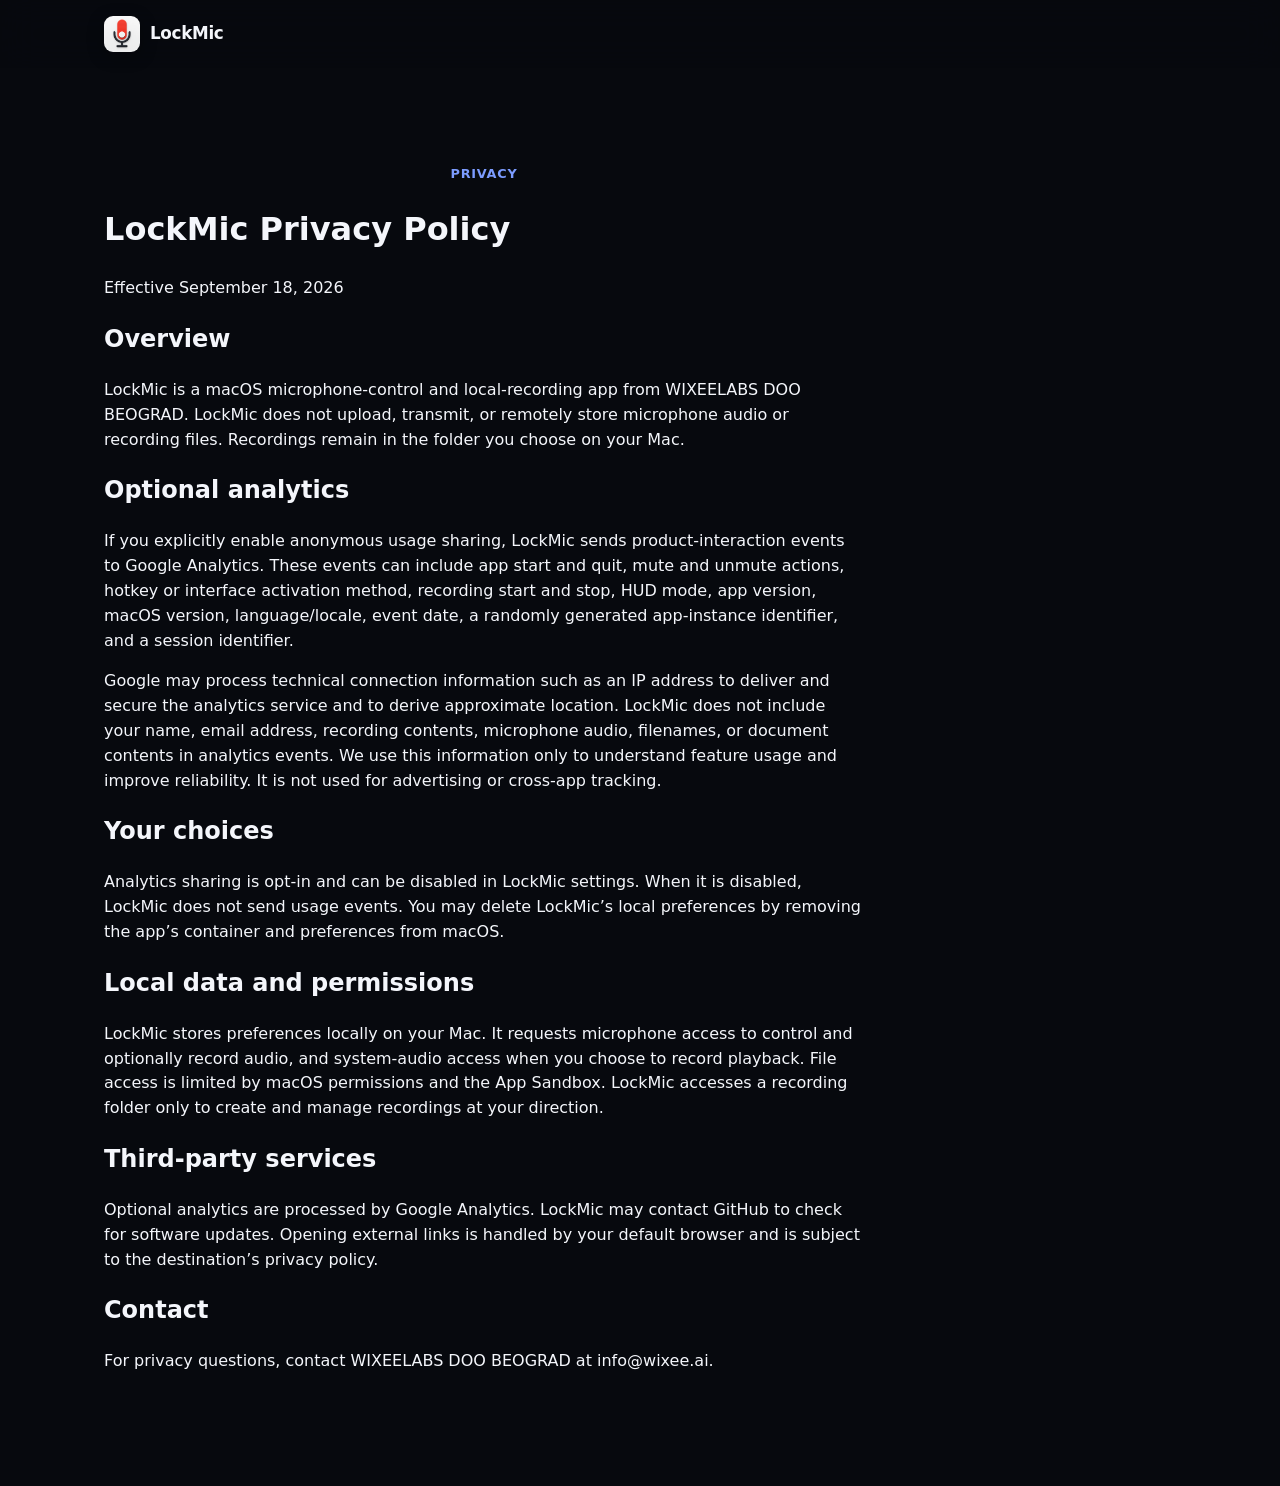
==== website/public/privacy.html @ 569adee4 "Prepare LockMic for Mac App Store" ====
<!doctype html>
<html lang="en">
<head>
  <meta charset="utf-8" />
  <meta name="viewport" content="width=device-width, initial-scale=1" />
  <title>LockMic Privacy Policy</title>
  <meta name="description" content="Privacy policy for the LockMic macOS application." />
  <link rel="icon" href="assets/favicon-32-v2.png" sizes="32x32" />
  <link rel="stylesheet" href="styles.css" />
</head>
<body>
  <header class="nav">
    <div class="container nav-inner">
      <a class="brand" href="/" aria-label="LockMic home">
        <img src="assets/logo-v2.png" width="36" height="36" alt="LockMic logo" class="brand-logo" />
        <span class="brand-name">LockMic</span>
      </a>
    </div>
  </header>

  <main class="section">
    <div class="container" style="max-width: 760px">
      <p class="eyebrow">Privacy</p>
      <h1>LockMic Privacy Policy</h1>
      <p>Effective September 18, 2026</p>

      <h2>Overview</h2>
      <p>LockMic is a macOS microphone-control and local-recording app from WIXEELABS DOO BEOGRAD. LockMic does not upload, transmit, or remotely store microphone audio or recording files. Recordings remain in the folder you choose on your Mac.</p>

      <h2>Optional analytics</h2>
      <p>If you explicitly enable anonymous usage sharing, LockMic sends product-interaction events to Google Analytics. These events can include app start and quit, mute and unmute actions, hotkey or interface activation method, recording start and stop, HUD mode, app version, macOS version, language/locale, event date, a randomly generated app-instance identifier, and a session identifier.</p>
      <p>Google may process technical connection information such as an IP address to deliver and secure the analytics service and to derive approximate location. LockMic does not include your name, email address, recording contents, microphone audio, filenames, or document contents in analytics events. We use this information only to understand feature usage and improve reliability. It is not used for advertising or cross-app tracking.</p>

      <h2>Your choices</h2>
      <p>Analytics sharing is opt-in and can be disabled in LockMic settings. When it is disabled, LockMic does not send usage events. You may delete LockMic’s local preferences by removing the app’s container and preferences from macOS.</p>

      <h2>Local data and permissions</h2>
      <p>LockMic stores preferences locally on your Mac. It requests microphone access to control and optionally record audio, and system-audio access when you choose to record playback. File access is limited by macOS permissions and the App Sandbox. LockMic accesses a recording folder only to create and manage recordings at your direction.</p>

      <h2>Third-party services</h2>
      <p>Optional analytics are processed by Google Analytics. LockMic may contact GitHub to check for software updates. Opening external links is handled by your default browser and is subject to the destination’s privacy policy.</p>

      <h2>Contact</h2>
      <p>For privacy questions, contact WIXEELABS DOO BEOGRAD at <a href="mailto:info@wixee.ai?subject=LockMic%20privacy">info@wixee.ai</a>.</p>
    </div>
  </main>
</body>
</html>
---- website/public/styles.css ----
/* LockMic landing — modern dark product page */
:root {
  --bg: #07090e;
  --bg-elevated: #0e121a;
  --bg-card: rgba(255, 255, 255, 0.035);
  --bg-card-hover: rgba(255, 255, 255, 0.055);
  --border: rgba(255, 255, 255, 0.08);
  --border-strong: rgba(255, 255, 255, 0.14);
  --text: #f4f6fb;
  --text-muted: #9aa3b5;
  --text-dim: #6b7385;
  --accent: #7c9cff;
  --accent-2: #a78bfa;
  --accent-warm: #fb923c;
  --success: #34d399;
  --radius: 16px;
  --radius-sm: 10px;
  --shadow: 0 24px 80px rgba(0, 0, 0, 0.45);
  --nav-h: 68px;
  --max: 1120px;
  --font: "Inter", -apple-system, BlinkMacSystemFont, "Segoe UI", system-ui, sans-serif;
  --ease: cubic-bezier(0.22, 1, 0.36, 1);
}

*,
*::before,
*::after {
  box-sizing: border-box;
}

html {
  scroll-behavior: smooth;
  scroll-padding-top: calc(var(--nav-h) + 16px);
}

body {
  margin: 0;
  font-family: var(--font);
  font-size: 16px;
  line-height: 1.55;
  color: var(--text);
  background: var(--bg);
  -webkit-font-smoothing: antialiased;
  text-rendering: optimizeLegibility;
  overflow-x: hidden;
}

img {
  max-width: 100%;
  display: block;
}

a {
  color: inherit;
  text-decoration: none;
}

button {
  font: inherit;
  cursor: pointer;
  border: 0;
  background: none;
  color: inherit;
}

.skip-link {
  position: absolute;
  left: -999px;
  top: 0;
  background: var(--accent);
  color: #0b0d12;
  padding: 8px 14px;
  z-index: 1000;
  border-radius: 0 0 8px 0;
}
.skip-link:focus {
  left: 0;
}

/* Atmosphere */
.bg-glow {
  pointer-events: none;
  position: fixed;
  inset: -20% -10% auto;
  height: 70vh;
  background:
    radial-gradient(ellipse 50% 60% at 50% 0%, rgba(124, 156, 255, 0.18), transparent 70%),
    radial-gradient(ellipse 40% 50% at 80% 10%, rgba(167, 139, 250, 0.12), transparent 65%),
    radial-gradient(ellipse 35% 40% at 15% 20%, rgba(251, 146, 60, 0.06), transparent 60%);
  z-index: 0;
}

.bg-grid {
  pointer-events: none;
  position: fixed;
  inset: 0;
  background-image:
    linear-gradient(rgba(255, 255, 255, 0.03) 1px, transparent 1px),
    linear-gradient(90deg, rgba(255, 255, 255, 0.03) 1px, transparent 1px);
  background-size: 64px 64px;
  mask-image: radial-gradient(ellipse 80% 60% at 50% 0%, #000 20%, transparent 75%);
  z-index: 0;
  opacity: 0.5;
}

/* Nav */
.nav {
  position: sticky;
  top: 0;
  z-index: 50;
  height: var(--nav-h);
  backdrop-filter: blur(18px) saturate(1.2);
  -webkit-backdrop-filter: blur(18px) saturate(1.2);
  background: rgba(7, 9, 14, 0.72);
  border-bottom: 1px solid transparent;
  transition: border-color 0.3s var(--ease), background 0.3s var(--ease);
}

.nav.scrolled {
  border-bottom-color: var(--border);
  background: rgba(7, 9, 14, 0.88);
}

.nav-inner {
  max-width: var(--max);
  margin: 0 auto;
  height: 100%;
  padding: 0 24px;
  display: flex;
  align-items: center;
  gap: 28px;
}

.brand {
  display: flex;
  align-items: center;
  gap: 10px;
  font-weight: 700;
  letter-spacing: -0.02em;
}

.brand-logo {
  border-radius: 9px;
  box-shadow: 0 4px 16px rgba(0, 0, 0, 0.35);
}

.brand-name {
  font-size: 1.05rem;
}

.nav-links {
  display: flex;
  gap: 22px;
  margin-left: 12px;
}

.nav-links a {
  color: var(--text-muted);
  font-size: 0.92rem;
  font-weight: 500;
  transition: color 0.2s;
}
.nav-links a:hover {
  color: var(--text);
}

.nav-actions {
  margin-left: auto;
  display: flex;
  align-items: center;
  gap: 10px;
}

.nav-toggle {
  display: none;
  width: 40px;
  height: 40px;
  margin-left: auto;
  place-items: center;
  gap: 6px;
  flex-direction: column;
  justify-content: center;
}
.nav-toggle span {
  display: block;
  width: 18px;
  height: 2px;
  background: var(--text);
  border-radius: 2px;
  transition: transform 0.25s var(--ease);
}
.nav-toggle[aria-expanded="true"] span:first-child {
  transform: translateY(4px) rotate(45deg);
}
.nav-toggle[aria-expanded="true"] span:last-child {
  transform: translateY(-4px) rotate(-45deg);
}

.nav-drawer {
  display: none;
  flex-direction: column;
  gap: 4px;
  padding: 8px 20px 20px;
  background: rgba(7, 9, 14, 0.96);
  border-bottom: 1px solid var(--border);
}
.nav-drawer a {
  padding: 12px 10px;
  border-radius: 10px;
  color: var(--text-muted);
  font-weight: 500;
}
.nav-drawer a:hover {
  background: var(--bg-card);
  color: var(--text);
}
.nav-drawer:not([hidden]) {
  display: flex;
}

/* Buttons */
.btn {
  display: inline-flex;
  align-items: center;
  justify-content: center;
  gap: 8px;
  padding: 10px 16px;
  border-radius: 999px;
  font-weight: 600;
  font-size: 0.92rem;
  letter-spacing: -0.01em;
  transition: transform 0.2s var(--ease), background 0.2s, border-color 0.2s, box-shadow 0.2s;
  white-space: nowrap;
}
.btn:hover {
  transform: translateY(-1px);
}
.btn:active {
  transform: translateY(0);
}

.btn-primary {
  background: linear-gradient(135deg, #8ba4ff 0%, #7c9cff 40%, #a78bfa 100%);
  color: #0b0d14;
  box-shadow: 0 8px 28px rgba(124, 156, 255, 0.28);
}
.btn-primary:hover {
  box-shadow: 0 12px 36px rgba(124, 156, 255, 0.38);
}

.btn-secondary {
  background: rgba(255, 255, 255, 0.06);
  border: 1px solid var(--border-strong);
  color: var(--text);
}
.btn-secondary:hover {
  background: rgba(255, 255, 255, 0.1);
}

.btn-ghost {
  color: var(--text-muted);
  padding-inline: 12px;
}
.btn-ghost:hover {
  color: var(--text);
}

.btn-lg {
  padding: 14px 22px;
  font-size: 1rem;
}

/* Layout sections */
main {
  position: relative;
  z-index: 1;
}

.section {
  max-width: var(--max);
  margin: 0 auto;
  padding: 96px 24px;
}

.section-alt {
  max-width: none;
  padding-inline: 0;
  background: linear-gradient(180deg, transparent, rgba(255, 255, 255, 0.02), transparent);
}
.section-alt .section-head,
.section-alt .steps {
  max-width: var(--max);
  margin-inline: auto;
  padding-inline: 24px;
}

.section-head {
  text-align: center;
  max-width: 640px;
  margin: 0 auto 48px;
}
.section-head.left {
  text-align: left;
  margin-left: 0;
  margin-right: 0;
}

.section-head h2,
.hero-title,
.cta-inner h2,
.download-card h2 {
  letter-spacing: -0.035em;
  line-height: 1.12;
  font-weight: 800;
  margin: 0 0 14px;
}

.section-head h2 {
  font-size: clamp(1.85rem, 3.5vw, 2.6rem);
}

.section-lead {
  color: var(--text-muted);
  font-size: 1.05rem;
  margin: 0;
}

.eyebrow {
  display: flex;
  flex-wrap: wrap;
  gap: 8px;
  justify-content: center;
  margin: 0 0 18px;
  font-size: 0.8rem;
  font-weight: 600;
  text-transform: uppercase;
  letter-spacing: 0.06em;
  color: var(--accent);
}
.section-head.left .eyebrow {
  justify-content: flex-start;
}

.pill {
  display: inline-flex;
  align-items: center;
  padding: 5px 10px;
  border-radius: 999px;
  background: rgba(124, 156, 255, 0.12);
  border: 1px solid rgba(124, 156, 255, 0.25);
  color: #c5d3ff;
  text-transform: none;
  letter-spacing: -0.01em;
  font-size: 0.78rem;
}
.pill-soft {
  background: rgba(255, 255, 255, 0.04);
  border-color: var(--border);
  color: var(--text-muted);
}

a.pill {
  text-decoration: none;
  cursor: pointer;
  transition:
    transform 0.22s var(--ease),
    background 0.22s var(--ease),
    border-color 0.22s var(--ease),
    color 0.22s var(--ease),
    box-shadow 0.22s var(--ease);
}
a.pill:hover {
  transform: translateY(-2px);
  color: #e8eeff;
  background: rgba(124, 156, 255, 0.16);
  border-color: rgba(124, 156, 255, 0.45);
  box-shadow:
    0 6px 18px rgba(124, 156, 255, 0.22),
    0 0 0 1px rgba(167, 139, 250, 0.12);
}
a.pill:active {
  transform: translateY(0);
  box-shadow: 0 2px 10px rgba(124, 156, 255, 0.15);
}

.gradient-text {
  background: linear-gradient(120deg, #e8eeff 10%, #7c9cff 45%, #c4b5fd 75%, #fdba74 100%);
  -webkit-background-clip: text;
  background-clip: text;
  color: transparent;
}

/* Hero */
.hero {
  position: relative;
  padding: 48px 24px 8px;
  overflow: clip;
}

.hero-inner {
  position: relative;
  z-index: 1;
  max-width: var(--max);
  margin: 0 auto;
  text-align: center;
}

/* ── Scroll-scrub sticky film ─────────────────────────────────────── */
.scroll-film {
  position: relative;
  margin: 0;
  padding: 0;
}

.scroll-film-track {
  /* Tall track = scroll distance that drives the film 0→1 */
  height: 280vh;
  position: relative;
}

.scroll-film-sticky {
  position: sticky;
  /* Sit below the fixed/sticky nav so film chrome (hint) is never covered */
  top: var(--nav-h);
  min-height: calc(100vh - var(--nav-h));
  min-height: calc(100dvh - var(--nav-h));
  display: flex;
  flex-direction: column;
  justify-content: center;
  padding: 16px 0 28px;
  overflow: clip;
  background: linear-gradient(180deg, transparent, rgba(7, 9, 14, 0.4) 8%, var(--bg) 22%, var(--bg) 78%, transparent);
}

.scroll-film-inner {
  position: relative;
  z-index: 1;
  max-width: var(--max);
  margin: 0 auto;
  padding: 0 24px;
  width: 100%;
}

/* Scroll affordance pinned on the film (always in view while sticky) */
.scroll-film-top {
  position: absolute;
  top: 12px;
  left: 50%;
  z-index: 4;
  transform: translateX(-50%);
  pointer-events: none;
  max-width: calc(100% - 28px);
}

.scroll-film-hint {
  display: inline-flex;
  align-items: center;
  gap: 8px;
  padding: 8px 14px;
  border-radius: 999px;
  font-size: 0.82rem;
  font-weight: 600;
  letter-spacing: -0.01em;
  color: rgba(255, 255, 255, 0.92);
  background: rgba(0, 0, 0, 0.55);
  border: 1px solid rgba(255, 255, 255, 0.14);
  backdrop-filter: blur(12px) saturate(1.15);
  -webkit-backdrop-filter: blur(12px) saturate(1.15);
  box-shadow: 0 8px 24px rgba(0, 0, 0, 0.35);
  white-space: nowrap;
}

.scroll-film-hint::before {
  content: "";
  width: 6px;
  height: 6px;
  border-radius: 50%;
  background: var(--accent);
  box-shadow: 0 0 12px rgba(124, 156, 255, 0.8);
  animation: film-pulse 1.6s ease-in-out infinite;
  flex-shrink: 0;
}

/* Fade hint when fully muted at end of track */
.hero-media[data-film-state="muted"] .scroll-film-hint {
  opacity: 0.72;
}

@keyframes film-pulse {
  0%, 100% { opacity: 0.45; transform: scale(0.9); }
  50% { opacity: 1; transform: scale(1.15); }
}

/* Soft full-bleed motion behind sticky stage (also scrubbed) */
.hero-ambient {
  pointer-events: none;
  position: absolute;
  inset: -5% -15% auto;
  height: 100%;
  z-index: 0;
  opacity: 0.32;
  filter: blur(36px) saturate(1.2);
  mask-image: radial-gradient(ellipse 70% 60% at 50% 45%, #000 10%, transparent 72%);
  -webkit-mask-image: radial-gradient(ellipse 70% 60% at 50% 45%, #000 10%, transparent 72%);
  transition: opacity 0.15s linear;
}
.hero-ambient-video {
  width: 100%;
  height: 100%;
  object-fit: cover;
  object-position: center 40%;
  transform: scale(1.15);
}

/* Progress chrome on the film */
.scroll-film-chrome {
  position: absolute;
  left: 16px;
  right: 16px;
  bottom: 16px;
  z-index: 3;
  display: flex;
  flex-direction: column;
  gap: 10px;
  pointer-events: none;
  max-width: calc(100% - 160px);
}

.scroll-film-state {
  display: inline-flex;
  align-items: center;
  gap: 8px;
  align-self: flex-start;
  padding: 6px 12px;
  border-radius: 999px;
  font-size: 0.78rem;
  font-weight: 700;
  letter-spacing: 0.04em;
  text-transform: uppercase;
  color: #e8eeff;
  background: rgba(0, 0, 0, 0.55);
  border: 1px solid rgba(255, 255, 255, 0.12);
  backdrop-filter: blur(10px);
  -webkit-backdrop-filter: blur(10px);
}

.scroll-film-dot {
  width: 8px;
  height: 8px;
  border-radius: 50%;
  background: #34d399;
  box-shadow: 0 0 10px rgba(52, 211, 153, 0.7);
  transition: background 0.25s, box-shadow 0.25s;
}
.scroll-film-dot[data-state="locking"] {
  background: #fbbf24;
  box-shadow: 0 0 10px rgba(251, 191, 36, 0.7);
}
.scroll-film-dot[data-state="muted"] {
  background: #fb923c;
  box-shadow: 0 0 10px rgba(251, 146, 60, 0.75);
}

.scroll-film-bar {
  height: 3px;
  border-radius: 999px;
  background: rgba(255, 255, 255, 0.12);
  overflow: hidden;
}
.scroll-film-bar-fill {
  height: 100%;
  width: 100%;
  transform-origin: left center;
  transform: scaleX(0);
  border-radius: inherit;
  background: linear-gradient(90deg, #7c9cff, #a78bfa 50%, #fb923c);
  will-change: transform;
}

.hero-media[data-film-state="muted"] {
  box-shadow:
    var(--shadow),
    0 0 0 1px rgba(251, 146, 60, 0.18),
    inset 0 1px 0 rgba(255, 255, 255, 0.06);
}
.hero-media[data-film-state="live"] {
  box-shadow:
    var(--shadow),
    0 0 0 1px rgba(52, 211, 153, 0.12),
    inset 0 1px 0 rgba(255, 255, 255, 0.06);
}

.hero-title {
  font-size: clamp(2.6rem, 7vw, 4.4rem);
  margin-bottom: 20px;
}

.hero-lead {
  max-width: 560px;
  margin: 0 auto 28px;
  color: var(--text-muted);
  font-size: clamp(1.05rem, 2vw, 1.2rem);
  line-height: 1.6;
}

.hero-cta {
  display: flex;
  flex-wrap: wrap;
  gap: 12px;
  justify-content: center;
  margin-bottom: 22px;
}

.hero-meta {
  display: flex;
  flex-wrap: wrap;
  align-items: center;
  justify-content: center;
  gap: 10px 14px;
  color: var(--text-dim);
  font-size: 0.88rem;
  font-weight: 500;
  margin: 0 0 48px;
}
.hero-meta .dot {
  width: 4px;
  height: 4px;
  border-radius: 50%;
  background: var(--text-dim);
  opacity: 0.6;
}

.hero-stage {
  position: relative;
  max-width: 960px;
  margin: 0 auto;
  min-height: 280px;
}

.stage-glow {
  position: absolute;
  inset: 6% 8%;
  background:
    radial-gradient(circle at 50% 45%, rgba(124, 156, 255, 0.28), transparent 62%),
    radial-gradient(circle at 70% 40%, rgba(251, 146, 60, 0.12), transparent 55%);
  filter: blur(32px);
  pointer-events: none;
}

/* Cinematic hero film — video is the product stage */
.hero-media {
  position: relative;
  border-radius: 24px;
  border: 1px solid rgba(255, 255, 255, 0.12);
  background: #05070c;
  box-shadow:
    var(--shadow),
    0 0 0 1px rgba(124, 156, 255, 0.08),
    inset 0 1px 0 rgba(255, 255, 255, 0.06);
  overflow: hidden;
  aspect-ratio: 16 / 9;
  isolation: isolate;
}

.hero-video {
  display: block;
  position: absolute;
  inset: 0;
  z-index: 0;
  width: 100%;
  height: 100%;
  object-fit: cover;
  object-position: center;
  background: #05070c;
}

.hero-media::after {
  content: "";
  position: absolute;
  inset: 0;
  z-index: 1;
  pointer-events: none;
  background:
    linear-gradient(180deg, rgba(5, 7, 12, 0.12) 0%, transparent 30%, transparent 68%, rgba(5, 7, 12, 0.5) 100%),
    radial-gradient(ellipse 80% 70% at 50% 45%, transparent 45%, rgba(5, 7, 12, 0.28) 100%);
}

/* Compact demo chrome — leaves the film readable */
.hero-demo {
  position: absolute;
  right: 18px;
  bottom: 18px;
  z-index: 3;
  display: flex;
  align-items: flex-end;
  gap: 12px;
  pointer-events: none;
}
.hero-demo .mb-mic,
.hero-demo .hud-card {
  pointer-events: auto;
}
.hero-demo-menubar {
  margin-bottom: 10px;
  width: 36px;
  height: 28px;
  border-radius: 8px;
  background: rgba(0, 0, 0, 0.55);
  backdrop-filter: blur(10px);
  -webkit-backdrop-filter: blur(10px);
  border: 1px solid rgba(255, 255, 255, 0.1);
}
.hero-demo-hud {
  width: 128px;
  min-height: 128px;
  padding: 18px 14px 12px;
  border-radius: 28px;
  background: rgba(0, 0, 0, 0.68);
  border-color: rgba(255, 255, 255, 0.16);
  box-shadow: 0 16px 40px rgba(0, 0, 0, 0.5);
  backdrop-filter: blur(14px) saturate(1.15);
  -webkit-backdrop-filter: blur(14px) saturate(1.15);
}
.hero-demo-hud .hud-icon {
  width: 52px;
  height: 52px;
  margin-bottom: 4px;
}
.hero-demo-hud .hud-icon svg {
  width: 40px;
  height: 40px;
}
.hero-demo-hud .hud-label {
  font-size: 0.85rem;
}
.hero-demo-hud .hud-hint {
  margin-top: 4px;
  font-size: 0.62rem;
}

.menu-mock {
  position: relative;
  border-radius: 20px;
  border: 1px solid var(--border-strong);
  background: linear-gradient(165deg, rgba(255, 255, 255, 0.06), rgba(255, 255, 255, 0.02));
  box-shadow: var(--shadow);
  overflow: hidden;
  min-height: 300px;
  backdrop-filter: blur(8px);
}

.menu-bar-fake {
  display: flex;
  align-items: center;
  gap: 7px;
  padding: 12px 16px;
  background: rgba(0, 0, 0, 0.35);
  border-bottom: 1px solid var(--border);
}
.mb-dot {
  width: 10px;
  height: 10px;
  border-radius: 50%;
  background: #3a3f4b;
}
.mb-dot:nth-child(1) { background: #ff5f57; }
.mb-dot:nth-child(2) { background: #febc2e; }
.mb-dot:nth-child(3) { background: #28c840; }
.mb-spacer { flex: 1; }
.mb-mic {
  appearance: none;
  border: none;
  font: inherit;
  color: var(--accent-warm);
  display: grid;
  place-items: center;
  width: 28px;
  height: 22px;
  border-radius: 6px;
  background: rgba(251, 146, 60, 0.12);
  cursor: pointer;
  transition: background 0.2s, transform 0.15s var(--ease), box-shadow 0.2s;
}
.mb-mic:hover {
  background: rgba(251, 146, 60, 0.22);
}
.mb-mic:focus-visible {
  outline: 2px solid var(--accent);
  outline-offset: 2px;
}
.mb-mic:active {
  transform: scale(0.92);
}
.mb-mic:not(.is-muted) {
  color: #86efac;
  background: rgba(52, 211, 153, 0.14);
}
.mb-mic:not(.is-muted) .mb-mic-slash {
  display: none;
}

/* Legacy float wrapper (kept for any residual markup) */
.hud-float-wrap {
  position: absolute;
  left: 50%;
  top: 54%;
  transform: translate(-50%, -50%);
  animation: float 5s ease-in-out infinite;
  z-index: 2;
}

.hero-demo-hud {
  animation: float-plain 5.5s ease-in-out infinite;
}

.hud-card {
  appearance: none;
  display: block;
  width: 160px;
  min-height: 160px;
  margin: 0;
  padding: 28px 20px 18px;
  border-radius: 36px;
  border: 1px solid rgba(255, 255, 255, 0.12);
  background: rgba(0, 0, 0, 0.58);
  box-shadow: 0 20px 50px rgba(0, 0, 0, 0.4);
  text-align: center;
  color: #fff;
  font: inherit;
  cursor: pointer;
  transition:
    background 0.22s var(--ease),
    border-color 0.22s,
    box-shadow 0.22s,
    transform 0.18s var(--ease);
}
.hud-card:hover {
  border-color: rgba(255, 255, 255, 0.28);
  box-shadow: 0 24px 56px rgba(0, 0, 0, 0.5), 0 0 0 1px rgba(255, 255, 255, 0.06);
  transform: scale(1.03);
}
.hud-card:focus-visible {
  outline: 2px solid rgba(124, 156, 255, 0.9);
  outline-offset: 4px;
}
.hud-card:active {
  transform: scale(0.96);
}
.hud-card.is-muted {
  background: rgba(0, 0, 0, 0.62);
}
.hud-card:not(.is-muted) {
  background: rgba(0, 0, 0, 0.5);
  border-color: rgba(52, 211, 153, 0.28);
}
.hud-card.is-flash {
  animation: hud-flash 0.35s ease-out;
}

.hud-icon {
  width: 72px;
  height: 72px;
  margin: 0 auto 8px;
  border-radius: 18px;
  display: grid;
  place-items: center;
  /* Real HUD: symbol sits directly on the panel, no nested well */
  background: transparent;
}
.hud-icon svg {
  display: block;
  width: 56px;
  height: 56px;
  color: #fff;
}
.hud-label {
  display: block;
  margin: 0;
  font-weight: 600;
  font-size: 0.95rem;
  letter-spacing: -0.02em;
  color: rgba(255, 255, 255, 0.95);
}
.hud-hint {
  display: block;
  margin-top: 8px;
  font-size: 0.68rem;
  font-weight: 600;
  letter-spacing: 0.06em;
  text-transform: uppercase;
  color: rgba(255, 255, 255, 0.42);
}
.hud-demo-caption {
  margin: 16px 0 0;
  text-align: center;
  font-size: 0.88rem;
  font-weight: 500;
  color: var(--text-dim);
}

@keyframes hud-flash {
  0% {
    box-shadow: 0 0 0 0 rgba(255, 255, 255, 0.35), 0 20px 50px rgba(0, 0, 0, 0.4);
  }
  100% {
    box-shadow: 0 0 0 12px rgba(255, 255, 255, 0), 0 20px 50px rgba(0, 0, 0, 0.4);
  }
}

.app-icon-float {
  position: absolute;
  right: 8%;
  bottom: 12%;
  width: 100px;
  filter: drop-shadow(0 18px 30px rgba(0, 0, 0, 0.5));
  animation: float 6s ease-in-out 0.6s infinite;
}
.app-icon-float img {
  border-radius: 24px;
  width: 100px;
  height: 100px;
}

@keyframes float {
  0%, 100% { transform: translate(-50%, -50%) translateY(0); }
  50% { transform: translate(-50%, -50%) translateY(-10px); }
}
.app-icon-float {
  animation-name: float-plain;
}
@keyframes float-plain {
  0%, 100% { transform: translateY(0); }
  50% { transform: translateY(-12px); }
}

@media (prefers-reduced-motion: reduce) {
  .hud-float-wrap {
    animation: none;
  }
  .hud-card.is-flash {
    animation: none;
  }
}

/* Strip */
.strip {
  border-block: 1px solid var(--border);
  background: rgba(255, 255, 255, 0.015);
}
.strip-inner {
  max-width: var(--max);
  margin: 0 auto;
  padding: 28px 24px;
  display: grid;
  grid-template-columns: repeat(4, 1fr);
  gap: 20px;
}
.strip-item {
  display: flex;
  flex-direction: column;
  gap: 4px;
}
.strip-item strong {
  font-size: 0.95rem;
  letter-spacing: -0.02em;
}
.strip-item span {
  color: var(--text-dim);
  font-size: 0.85rem;
}

/* Features */
.feature-grid {
  display: grid;
  grid-template-columns: repeat(3, 1fr);
  gap: 16px;
}

.feature-card {
  padding: 24px;
  border-radius: var(--radius);
  background: var(--bg-card);
  border: 1px solid var(--border);
  transition: background 0.25s, border-color 0.25s, transform 0.25s var(--ease);
}
.feature-card:hover {
  background: var(--bg-card-hover);
  border-color: var(--border-strong);
  transform: translateY(-3px);
}
.feature-icon {
  width: 52px;
  height: 52px;
  display: grid;
  place-items: center;
  border-radius: 14px;
  background:
    linear-gradient(160deg, rgba(124, 156, 255, 0.16), rgba(124, 156, 255, 0.06));
  border: 1px solid rgba(124, 156, 255, 0.22);
  margin-bottom: 18px;
  color: #d4dfff;
  box-shadow: inset 0 1px 0 rgba(255, 255, 255, 0.06);
  transition:
    color 0.22s var(--ease),
    background 0.22s var(--ease),
    border-color 0.22s var(--ease),
    box-shadow 0.22s var(--ease),
    transform 0.22s var(--ease);
}
.feature-icon-svg {
  width: 26px;
  height: 26px;
  display: block;
  overflow: visible;
}
.feature-icon-accent {
  stroke: var(--accent-warm);
}
.feature-card:hover .feature-icon {
  color: #f0f4ff;
  background:
    linear-gradient(160deg, rgba(124, 156, 255, 0.24), rgba(167, 139, 250, 0.1));
  border-color: rgba(124, 156, 255, 0.45);
  box-shadow:
    inset 0 1px 0 rgba(255, 255, 255, 0.08),
    0 8px 20px rgba(124, 156, 255, 0.12);
  transform: translateY(-1px);
}
.feature-card h3 {
  margin: 0 0 8px;
  font-size: 1.1rem;
  letter-spacing: -0.02em;
}
.feature-new {
  display: inline-block;
  margin-left: 6px;
  padding: 2px 7px;
  border-radius: 999px;
  font-size: 0.68rem;
  font-weight: 650;
  letter-spacing: 0;
  vertical-align: middle;
  color: #c5d3ff;
  background: rgba(124, 156, 255, 0.14);
  border: 1px solid rgba(124, 156, 255, 0.28);
}
.feature-card p {
  margin: 0;
  color: var(--text-muted);
  font-size: 0.95rem;
}

/* Steps */
.steps {
  list-style: none;
  margin: 0;
  padding: 0 24px 8px;
  display: grid;
  gap: 14px;
  max-width: var(--max);
  margin-inline: auto;
}

.step {
  display: grid;
  grid-template-columns: auto 1fr;
  gap: 20px;
  align-items: start;
  padding: 22px 24px;
  border-radius: var(--radius);
  background: var(--bg-card);
  border: 1px solid var(--border);
}
.step-num {
  font-weight: 800;
  font-size: 0.85rem;
  letter-spacing: 0.08em;
  color: var(--accent);
  padding-top: 4px;
}
.step h3 {
  margin: 0 0 6px;
  font-size: 1.1rem;
  letter-spacing: -0.02em;
}
.step p {
  margin: 0;
  color: var(--text-muted);
}

/* Hotkeys */
.hotkeys-layout {
  display: grid;
  grid-template-columns: 1fr 1.05fr;
  gap: 48px;
  align-items: center;
}

.keys-panel {
  border-radius: var(--radius);
  border: 1px solid var(--border);
  background: var(--bg-elevated);
  overflow: hidden;
  box-shadow: var(--shadow);
}

.key-row {
  display: flex;
  flex-wrap: wrap;
  align-items: center;
  gap: 8px;
  padding: 16px 20px;
  border-bottom: 1px solid var(--border);
}
.key-row:last-child {
  border-bottom: 0;
}
.key-row > span:first-child {
  flex: 1;
  min-width: 120px;
  font-weight: 500;
  font-size: 0.95rem;
}
.key-row em {
  width: 100%;
  font-style: normal;
  font-size: 0.75rem;
  color: var(--text-dim);
  margin-top: 2px;
}
.muted-row {
  opacity: 0.85;
}

kbd {
  display: inline-flex;
  align-items: center;
  justify-content: center;
  min-width: 28px;
  height: 28px;
  padding: 0 8px;
  border-radius: 7px;
  background: rgba(255, 255, 255, 0.06);
  border: 1px solid var(--border-strong);
  box-shadow: 0 2px 0 rgba(0, 0, 0, 0.35);
  font-family: ui-monospace, SFMono-Regular, Menlo, Monaco, Consolas, monospace;
  font-size: 0.78rem;
  font-weight: 600;
  color: var(--text);
}

/* Rate / like-dislike */
.rate-card {
  max-width: 720px;
  margin: 0 auto;
  text-align: center;
  padding: clamp(36px, 6vw, 56px) clamp(20px, 5vw, 48px);
  border-radius: 28px;
  border: 1px solid var(--border-strong);
  background:
    radial-gradient(ellipse 90% 80% at 50% -10%, rgba(124, 156, 255, 0.16), transparent 55%),
    radial-gradient(ellipse 50% 40% at 100% 100%, rgba(167, 139, 250, 0.08), transparent 50%),
    linear-gradient(180deg, rgba(255, 255, 255, 0.05), rgba(255, 255, 255, 0.02));
  box-shadow: var(--shadow);
}
.rate-card .eyebrow {
  justify-content: center;
}
.rate-card h2 {
  font-size: clamp(1.75rem, 3.5vw, 2.35rem);
  margin-bottom: 10px;
}
.rate-lead {
  margin: 0 auto 32px;
  max-width: 420px;
  font-size: 1.05rem;
}
.rate-actions {
  display: flex;
  flex-wrap: wrap;
  gap: 20px;
  justify-content: center;
}
.rate-btn {
  display: flex;
  flex-direction: column;
  align-items: center;
  justify-content: center;
  gap: 10px;
  min-width: min(200px, 42vw);
  min-height: 168px;
  padding: 28px 32px 24px;
  border-radius: 22px;
  border: 1px solid var(--border-strong);
  background: rgba(0, 0, 0, 0.35);
  color: var(--text);
  cursor: pointer;
  transition: transform 0.22s var(--ease), border-color 0.22s, background 0.22s, box-shadow 0.22s;
}
.rate-btn:hover:not(:disabled) {
  transform: translateY(-4px) scale(1.02);
  border-color: rgba(255, 255, 255, 0.28);
  box-shadow: 0 16px 40px rgba(0, 0, 0, 0.35);
}
.rate-btn:disabled {
  cursor: default;
}
.rate-btn.is-selected.rate-like {
  border-color: rgba(52, 211, 153, 0.65);
  background: linear-gradient(165deg, rgba(52, 211, 153, 0.18), rgba(52, 211, 153, 0.06));
  box-shadow: 0 0 0 1px rgba(52, 211, 153, 0.2), 0 12px 36px rgba(52, 211, 153, 0.12);
}
.rate-btn.is-selected.rate-dislike {
  border-color: rgba(248, 113, 113, 0.6);
  background: linear-gradient(165deg, rgba(248, 113, 113, 0.16), rgba(248, 113, 113, 0.05));
  box-shadow: 0 0 0 1px rgba(248, 113, 113, 0.18), 0 12px 36px rgba(248, 113, 113, 0.1);
}
.rate-emoji {
  font-size: clamp(2.4rem, 5vw, 3rem);
  line-height: 1;
  filter: drop-shadow(0 4px 12px rgba(0, 0, 0, 0.35));
}
.rate-label {
  font-weight: 700;
  font-size: 1.05rem;
  letter-spacing: -0.02em;
  text-transform: uppercase;
  font-size: 0.8rem;
  letter-spacing: 0.08em;
  color: var(--text-muted);
}
.rate-count {
  font-variant-numeric: tabular-nums;
  font-weight: 800;
  font-size: clamp(2rem, 5vw, 2.75rem);
  letter-spacing: -0.03em;
  line-height: 1;
  color: var(--text);
  min-height: 1.28em;
  min-width: 3.2em;
  display: inline-flex;
  align-items: center;
  justify-content: center;
}
.rate-count.is-loading,
.rate-count.is-empty {
  min-width: 3.6em;
}
.rate-count.is-empty {
  font-family: inherit;
  font-weight: 600;
  font-size: 1.25rem;
  letter-spacing: 0.04em;
  color: var(--text-dim);
}

/* Odometer-shaped skeleton while counts load */
.rate-count-skeleton {
  display: inline-flex;
  align-items: center;
  justify-content: center;
  gap: var(--odo-gap, 0.12em);
}
.rate-skel-digit {
  width: var(--odo-w, 0.78em);
  height: var(--odo-h, 1.28em);
  border-radius: var(--odo-radius, 0.2em);
  background:
    linear-gradient(
      100deg,
      rgba(255, 255, 255, 0.04) 20%,
      rgba(255, 255, 255, 0.16) 45%,
      rgba(255, 255, 255, 0.04) 70%
    ),
    linear-gradient(180deg, rgba(255, 255, 255, 0.06), transparent 30%, transparent 70%, rgba(0, 0, 0, 0.3)),
    #141824;
  background-size: 220% 100%, 100% 100%, 100% 100%;
  background-position: 100% 0, 0 0, 0 0;
  box-shadow:
    0 8px 18px rgba(0, 0, 0, 0.35),
    inset 0 0 0 1px rgba(255, 255, 255, 0.08);
  animation: rate-skel-shimmer 1.15s ease-in-out infinite;
}
.rate-like .rate-skel-digit {
  background-color: #101a16;
}
.rate-dislike .rate-skel-digit {
  background-color: #1a1214;
}
.rate-skel-digit:nth-child(2) {
  animation-delay: 0.12s;
}
.rate-skel-digit:nth-child(3) {
  animation-delay: 0.24s;
}
.rate-skel-digit:nth-child(4) {
  animation-delay: 0.36s;
}
@keyframes rate-skel-shimmer {
  0% {
    background-position: 120% 0, 0 0, 0 0;
    opacity: 0.55;
    transform: translateY(0);
  }
  50% {
    background-position: -20% 0, 0 0, 0 0;
    opacity: 1;
    transform: translateY(-1px);
  }
  100% {
    background-position: -120% 0, 0 0, 0 0;
    opacity: 0.55;
    transform: translateY(0);
  }
}
@media (prefers-reduced-motion: reduce) {
  .rate-skel-digit {
    animation: none;
    opacity: 0.65;
  }
}
.rate-btn.is-selected .rate-label {
  color: var(--text);
}

/* Odometer-style digit rollers (full digits, smooth flip) */
.flip-counter {
  --odo-h: 1.28em;
  --odo-w: 0.78em;
  --odo-gap: 0.12em;
  --odo-radius: 0.2em;
  --odo-face: #141824;
  --odo-ink: #f4f6fb;
  display: inline-flex;
  align-items: center;
  justify-content: center;
  gap: var(--odo-gap);
  font-family: ui-monospace, "SF Mono", "Roboto Mono", Menlo, Monaco, Consolas, monospace;
  font-weight: 700;
  font-variant-numeric: tabular-nums;
  user-select: none;
  line-height: 1;
}
.odo-digit {
  position: relative;
  width: var(--odo-w);
  height: var(--odo-h);
  border-radius: var(--odo-radius);
  overflow: hidden;
  background:
    linear-gradient(180deg, rgba(255, 255, 255, 0.08), transparent 28%, transparent 72%, rgba(0, 0, 0, 0.35)),
    var(--odo-face);
  box-shadow:
    0 8px 18px rgba(0, 0, 0, 0.4),
    inset 0 0 0 1px rgba(255, 255, 255, 0.08);
}
.odo-digit.is-comma {
  width: 0.34em;
  background: transparent;
  box-shadow: none;
  overflow: visible;
  display: flex;
  align-items: flex-end;
  justify-content: center;
  padding-bottom: 0.08em;
  color: var(--text-muted);
  font-size: 0.78em;
  font-weight: 800;
}
/* subtle vignette so digits read cleanly */
.odo-digit:not(.is-comma)::before {
  content: "";
  position: absolute;
  inset: 0;
  z-index: 2;
  pointer-events: none;
  border-radius: inherit;
  box-shadow: inset 0 0 0 1px rgba(255, 255, 255, 0.04);
  background: linear-gradient(
    180deg,
    rgba(0, 0, 0, 0.25) 0%,
    transparent 18%,
    transparent 82%,
    rgba(0, 0, 0, 0.35) 100%
  );
}
/* center hairline for “mechanical” look */
.odo-digit:not(.is-comma)::after {
  content: "";
  position: absolute;
  left: 6%;
  right: 6%;
  top: 50%;
  height: 1px;
  z-index: 3;
  background: rgba(255, 255, 255, 0.08);
  pointer-events: none;
}
.odo-ribbon {
  position: absolute;
  left: 0;
  top: 0;
  width: 100%;
  display: flex;
  flex-direction: column;
  will-change: transform;
  transition: transform 0.7s cubic-bezier(0.2, 0.85, 0.25, 1);
  color: var(--odo-ink);
  z-index: 1;
}
.odo-ribbon span {
  display: flex;
  align-items: center;
  justify-content: center;
  width: 100%;
  height: var(--odo-h);
  flex: 0 0 var(--odo-h);
  font-size: 0.92em;
  font-weight: 800;
  letter-spacing: -0.02em;
}
.rate-like .odo-digit:not(.is-comma) {
  --odo-face: #101a16;
}
.rate-dislike .odo-digit:not(.is-comma) {
  --odo-face: #1a1214;
}
/* Digit tiles only — commas must stay borderless (selected state used to paint a green box on ",") */
.rate-btn.is-selected.rate-like .odo-digit:not(.is-comma) {
  --odo-ink: #ecfdf5;
  box-shadow:
    0 8px 20px rgba(16, 185, 129, 0.2),
    inset 0 0 0 1px rgba(52, 211, 153, 0.25);
}
.rate-btn.is-selected.rate-dislike .odo-digit:not(.is-comma) {
  --odo-ink: #fef2f2;
  box-shadow:
    0 8px 20px rgba(248, 113, 113, 0.18),
    inset 0 0 0 1px rgba(248, 113, 113, 0.22);
}
.rate-btn.is-selected .odo-digit.is-comma {
  background: transparent;
  box-shadow: none;
}

@media (prefers-reduced-motion: reduce) {
  .odo-ribbon {
    transition: none;
  }
}
.rate-remove {
  display: inline-flex;
  align-items: center;
  justify-content: center;
  margin: 20px auto 0;
  padding: 8px 16px;
  border: 1px solid var(--border-strong);
  border-radius: 999px;
  background: rgba(0, 0, 0, 0.25);
  color: var(--text-muted);
  font-size: 0.85rem;
  font-weight: 600;
  letter-spacing: 0.02em;
  cursor: pointer;
  transition: color 0.2s, border-color 0.2s, background 0.2s, transform 0.2s var(--ease);
}
.rate-remove:hover:not(:disabled) {
  color: var(--text);
  border-color: rgba(255, 255, 255, 0.28);
  background: rgba(255, 255, 255, 0.06);
  transform: translateY(-1px);
}
.rate-remove:disabled {
  opacity: 0.55;
  cursor: default;
}
.rate-remove[hidden] {
  display: none;
}
.rate-status {
  min-height: 1.5em;
  margin: 14px 0 0;
  font-size: 1rem;
  font-weight: 600;
  color: var(--accent);
}
.rate-note {
  margin: 16px 0 0;
  font-size: 0.9rem;
  color: var(--text-dim);
}
.rate-note a {
  color: var(--text-muted);
  text-decoration: underline;
  text-underline-offset: 3px;
}
.rate-note a:hover {
  color: var(--text);
}

@media (max-width: 480px) {
  .rate-actions {
    flex-direction: column;
    align-items: stretch;
  }
  .rate-btn {
    min-width: 0;
    width: 100%;
    min-height: 140px;
  }
}

/* Download */
.section-download {
  padding-top: 48px;
}

.download-card {
  text-align: center;
  padding: 48px clamp(16px, 4vw, 32px);
  border-radius: 24px;
  border: 1px solid var(--border-strong);
  background:
    radial-gradient(ellipse 80% 80% at 50% 0%, rgba(124, 156, 255, 0.12), transparent 55%),
    linear-gradient(180deg, rgba(255, 255, 255, 0.05), rgba(255, 255, 255, 0.02));
  box-shadow: var(--shadow);
  /* Allow nested pre/code to shrink and wrap instead of overflowing */
  min-width: 0;
  overflow: hidden;
}

.download-icon {
  margin: 0 auto 20px;
  border-radius: 22px;
  box-shadow: 0 16px 40px rgba(0, 0, 0, 0.4);
}

.download-card h2 {
  font-size: clamp(1.8rem, 3vw, 2.3rem);
}

.download-card > p {
  color: var(--text-muted);
  max-width: 440px;
  margin: 0 auto 24px;
}

.download-actions {
  display: flex;
  flex-wrap: wrap;
  gap: 12px;
  justify-content: center;
  margin-bottom: 28px;
}

.code-block {
  width: 100%;
  max-width: 640px;
  margin: 0 auto 18px;
  text-align: left;
  border-radius: 14px;
  border: 1px solid var(--border);
  background: rgba(0, 0, 0, 0.4);
  overflow: hidden;
}

.code-header {
  display: flex;
  align-items: center;
  justify-content: space-between;
  gap: 12px;
  padding: 10px 14px;
  border-bottom: 1px solid var(--border);
  font-size: 0.8rem;
  font-weight: 600;
  color: var(--text-dim);
}

.copy-btn {
  flex-shrink: 0;
  padding: 4px 10px;
  border-radius: 6px;
  background: rgba(255, 255, 255, 0.06);
  border: 1px solid var(--border);
  font-size: 0.75rem;
  font-weight: 600;
  color: var(--text-muted);
  transition: background 0.2s, color 0.2s;
}
.copy-btn:hover,
.copy-btn.copied {
  background: rgba(124, 156, 255, 0.15);
  color: var(--text);
}

.code-block pre {
  margin: 0;
  padding: 16px 18px;
  overflow-x: auto;
  -webkit-overflow-scrolling: touch;
  max-width: 100%;
}
.code-block code {
  display: block;
  font-family: ui-monospace, SFMono-Regular, Menlo, Monaco, Consolas, monospace;
  font-size: clamp(0.72rem, 2.4vw, 0.85rem);
  line-height: 1.55;
  color: #d4e0ff;
  /* Full command visible: wrap long URLs instead of clipping */
  white-space: pre-wrap;
  overflow-wrap: anywhere;
  word-break: break-word;
}

.code-note {
  margin: 0;
  padding: 0 16px 14px;
  font-size: 0.78rem;
  color: var(--text-dim);
  overflow-wrap: anywhere;
  line-height: 1.45;
}

.code-note code {
  font-family: ui-monospace, SFMono-Regular, Menlo, Monaco, Consolas, monospace;
  font-size: 0.92em;
  color: #d4e0ff;
}

.download-req {
  margin: 0;
  font-size: 0.85rem;
  color: var(--text-dim);
}

.update-dmg {
  width: 100%;
  max-width: 640px;
  margin: 0 auto 18px;
  text-align: left;
  border-radius: 14px;
  border: 1px solid var(--border);
  background: rgba(0, 0, 0, 0.28);
  padding: 14px 18px 16px;
}

.update-dmg-title {
  margin: 0 0 10px;
  font-size: 0.8rem;
  font-weight: 600;
  color: var(--text-dim);
}

.update-dmg-steps {
  margin: 0;
  padding-left: 1.2em;
  color: var(--text-muted);
  font-size: 0.9rem;
  line-height: 1.55;
}

.update-dmg-steps li {
  margin-bottom: 8px;
}

.update-dmg-steps li:last-child {
  margin-bottom: 0;
}

.update-dmg-steps a {
  color: var(--accent);
  text-decoration: underline;
  text-underline-offset: 2px;
}

.update-dmg-steps code {
  font-family: ui-monospace, SFMono-Regular, Menlo, Monaco, Consolas, monospace;
  font-size: 0.82em;
  color: #d4e0ff;
  overflow-wrap: anywhere;
  word-break: break-word;
}

/* FAQ */
.faq-list {
  max-width: 720px;
  margin: 0 auto;
  display: grid;
  gap: 10px;
}

.faq-item {
  border-radius: var(--radius-sm);
  border: 1px solid var(--border);
  background: var(--bg-card);
  padding: 0 18px;
  transition: border-color 0.2s;
}
.faq-item[open] {
  border-color: var(--border-strong);
}
.faq-item summary {
  cursor: pointer;
  list-style: none;
  padding: 16px 0;
  font-weight: 600;
  letter-spacing: -0.02em;
  display: flex;
  align-items: center;
  justify-content: space-between;
  gap: 12px;
}
.faq-item summary::-webkit-details-marker {
  display: none;
}
.faq-item summary::after {
  content: "+";
  font-weight: 500;
  color: var(--text-dim);
  font-size: 1.2rem;
  line-height: 1;
}
.faq-item[open] summary::after {
  content: "−";
}
.faq-item p {
  margin: 0 0 16px;
  color: var(--text-muted);
  font-size: 0.95rem;
}

/* CTA band */
.cta-band {
  padding: 32px 24px 96px;
}
.cta-inner {
  max-width: var(--max);
  margin: 0 auto;
  text-align: center;
  padding: 56px 28px;
  border-radius: 24px;
  border: 1px solid var(--border);
  background:
    radial-gradient(ellipse 70% 100% at 50% 100%, rgba(167, 139, 250, 0.15), transparent 60%),
    radial-gradient(ellipse 50% 80% at 20% 0%, rgba(124, 156, 255, 0.12), transparent 50%),
    var(--bg-elevated);
}
.cta-inner h2 {
  font-size: clamp(1.8rem, 3.5vw, 2.5rem);
}
.cta-inner p {
  color: var(--text-muted);
  margin: 0 0 24px;
}
.cta-partners {
  margin: 20px 0 0 !important;
  font-size: 0.9rem;
  color: var(--text-dim);
}
.cta-partners a {
  color: var(--text-muted);
  font-weight: 600;
  text-decoration: underline;
  text-underline-offset: 3px;
}
.cta-partners a:hover {
  color: var(--text);
}

/* Footer */
.footer {
  position: relative;
  z-index: 1;
  border-top: 1px solid var(--border);
  padding: 40px 24px 48px;
}
.footer-inner {
  max-width: var(--max);
  margin: 0 auto;
  display: grid;
  gap: 24px;
}
.footer-brand {
  display: flex;
  align-items: center;
  gap: 12px;
}
.footer-brand img {
  border-radius: 8px;
}
.footer-brand strong {
  display: block;
  letter-spacing: -0.02em;
}
.footer-brand p {
  margin: 2px 0 0;
  font-size: 0.85rem;
  color: var(--text-dim);
}
.footer-links {
  display: flex;
  flex-wrap: wrap;
  gap: 16px 22px;
}
.footer-links a {
  color: var(--text-muted);
  font-size: 0.9rem;
  font-weight: 500;
}
.footer-links a:hover {
  color: var(--text);
}
.footer-copy {
  margin: 0;
  font-size: 0.8rem;
  color: var(--text-dim);
}
.footer-copy a {
  color: var(--text-dim);
  text-decoration: underline;
  text-underline-offset: 2px;
}
.footer-copy a:hover {
  color: var(--text-muted);
}

/* Reveal on scroll */
.reveal {
  opacity: 0;
  transform: translateY(18px);
  transition: opacity 0.7s var(--ease), transform 0.7s var(--ease);
}
.reveal.visible {
  opacity: 1;
  transform: none;
}

/* Responsive */
@media (max-width: 960px) {
  .feature-grid {
    grid-template-columns: 1fr 1fr;
  }
  .strip-inner {
    grid-template-columns: 1fr 1fr;
  }
  .hotkeys-layout {
    grid-template-columns: 1fr;
    gap: 28px;
  }
}

@media (max-width: 720px) {
  .nav-links,
  .nav-actions {
    display: none;
  }
  .nav-toggle {
    display: flex;
  }
  .feature-grid {
    grid-template-columns: 1fr;
  }
  .strip-inner {
    grid-template-columns: 1fr;
    gap: 16px;
  }
  .app-icon-float {
    right: 4%;
    width: 72px;
  }
  .app-icon-float img {
    width: 72px;
    height: 72px;
    border-radius: 18px;
  }
  .hero {
    padding-top: 28px;
  }
  .section {
    padding: 72px 20px;
  }
}

@media (prefers-reduced-motion: reduce) {
  html {
    scroll-behavior: auto;
  }
  .reveal {
    opacity: 1;
    transform: none;
    transition: none;
  }
  .hud-float-wrap,
  .app-icon-float,
  .hero-demo-hud,
  .scroll-film-hint::before {
    animation: none;
  }
  .hero-ambient {
    display: none;
  }
  .scroll-film-track {
    height: auto;
  }
  .scroll-film-sticky {
    position: relative;
    min-height: 0;
    padding: 24px 0 48px;
  }
}

/* Mobile / narrow: film should dominate the viewport (not a small 16:9 strip) */
@media (max-width: 720px) {
  .scroll-film-track {
    height: 260vh;
  }

  .scroll-film-sticky {
    top: var(--nav-h);
    min-height: calc(100dvh - var(--nav-h));
    min-height: calc(100vh - var(--nav-h));
    padding: 8px 0 12px;
    justify-content: flex-start;
  }

  .scroll-film-inner {
    max-width: none;
    padding: 0;
  }

  .hero-stage {
    max-width: none;
    margin: 0;
    min-height: 0;
  }

  .scroll-film-top {
    top: 10px;
  }

  .scroll-film-hint {
    font-size: 0.78rem;
    padding: 7px 12px;
  }

  .stage-glow {
    inset: 4% 0;
    filter: blur(40px);
  }

  /* Tall stage under the nav: fill remaining viewport, crop 16:9 film */
  .hero-media {
    aspect-ratio: auto;
    width: 100%;
    height: min(calc(100dvh - var(--nav-h) - 52px), 820px);
    min-height: min(calc(100dvh - var(--nav-h) - 72px), 560px);
    border-radius: 0;
    border-left: 0;
    border-right: 0;
    border-color: rgba(255, 255, 255, 0.08);
    box-shadow: none;
  }

  .hero-video {
    object-fit: cover;
    /* Keep mic body in frame when cropping wide film to tall stage */
    object-position: center 42%;
  }

  .hero-ambient {
    inset: 0;
    height: 100%;
    opacity: 0.28;
    filter: blur(28px) saturate(1.15);
  }

  .scroll-film-chrome {
    max-width: calc(100% - 100px);
    left: 12px;
    right: auto;
    bottom: 14px;
  }

  .hud-demo-caption {
    margin: 12px 16px 0;
  }

  .hero-demo {
    right: 12px;
    bottom: 12px;
    gap: 8px;
  }

  .hero-demo-hud {
    width: 96px;
    min-height: 96px;
    padding: 12px 8px 8px;
    border-radius: 22px;
  }

  .hero-demo-hud .hud-icon {
    width: 40px;
    height: 40px;
  }

  .hero-demo-hud .hud-icon svg {
    width: 30px;
    height: 30px;
  }

  .hero-demo-menubar {
    display: none;
  }

  .hero-media[data-film-state="muted"],
  .hero-media[data-film-state="live"] {
    box-shadow: none;
  }
}

/* Phones in landscape: still use most of the short viewport */
@media (max-width: 900px) and (orientation: landscape) {
  .hero-media {
    aspect-ratio: auto;
    height: min(88dvh, 100vh);
    min-height: 240px;
    border-radius: 12px;
    width: calc(100% - 24px);
    margin-inline: 12px;
    border: 1px solid rgba(255, 255, 255, 0.1);
  }

  .scroll-film-inner {
    padding: 0;
  }

  .scroll-film-sticky {
    padding-block: 8px;
  }
}

/* Small tablets: slightly taller than 16:9 without full-bleed */
@media (min-width: 721px) and (max-width: 960px) {
  .hero-media {
    aspect-ratio: 4 / 3;
  }

  .hero-video {
    object-position: center 45%;
  }
}
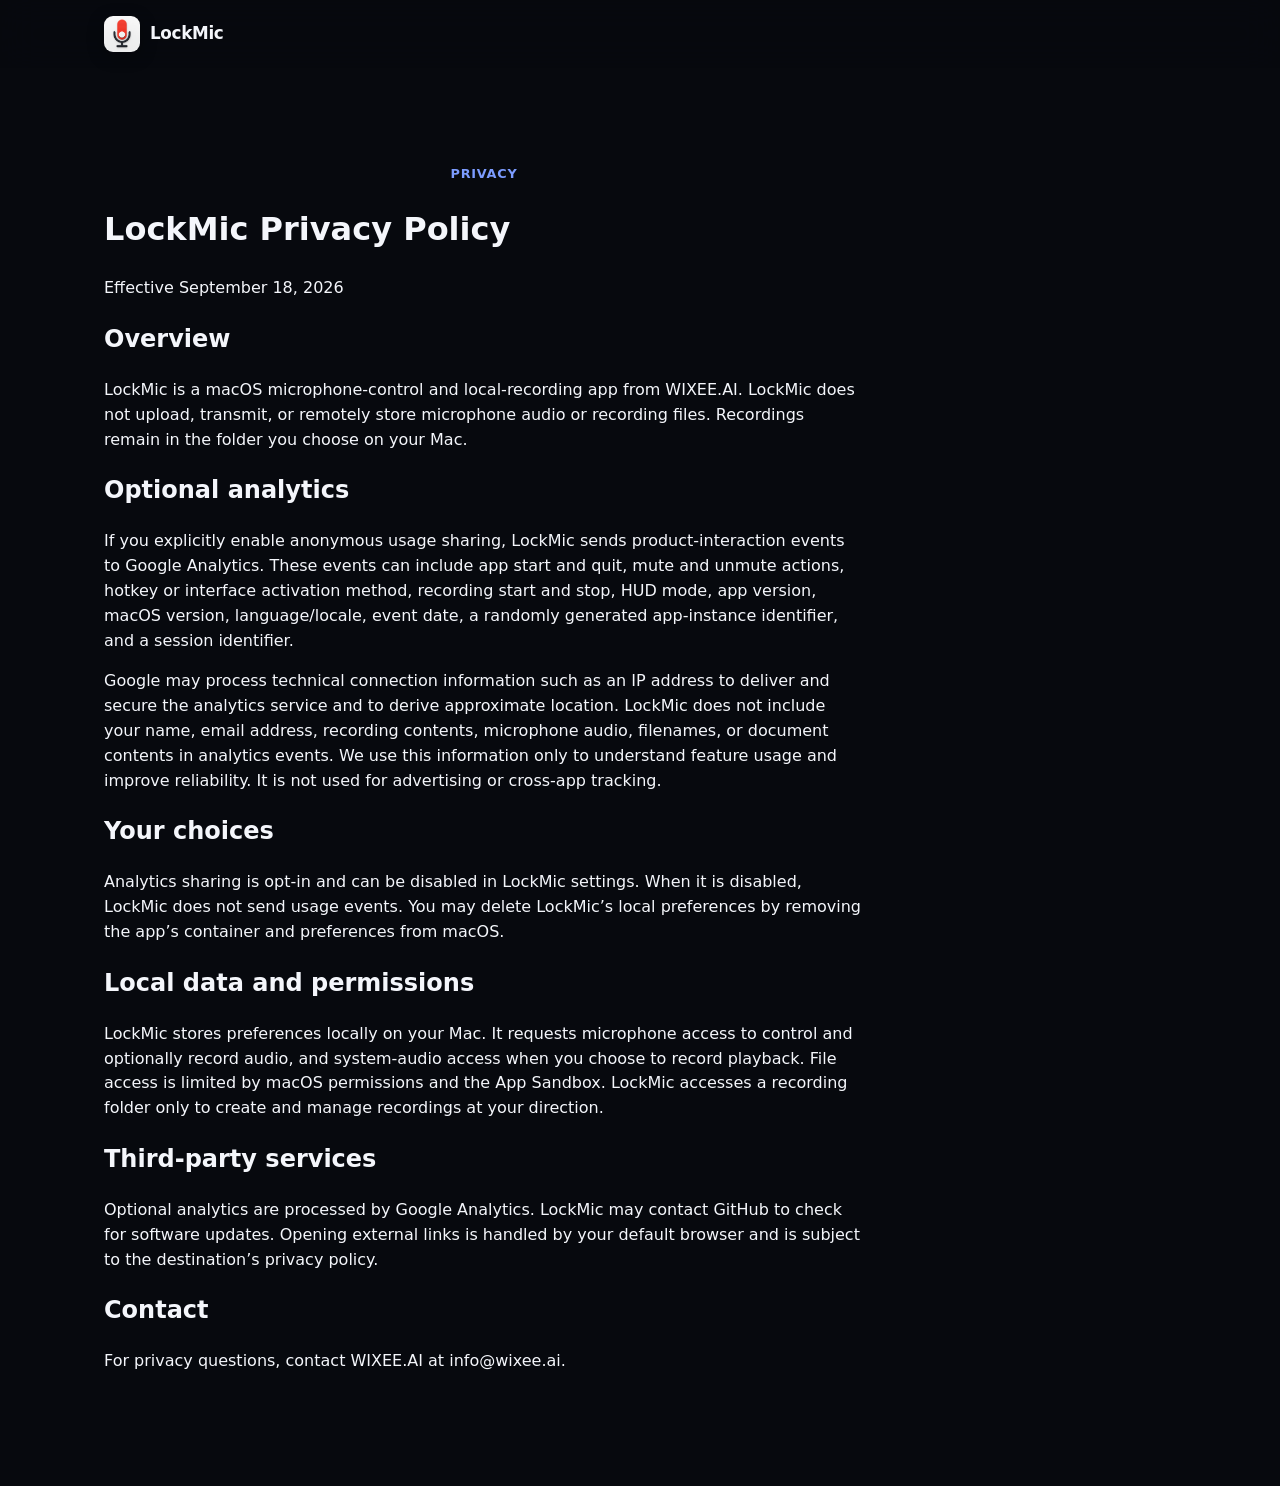
==== commit 2b8ccffd: "Use WIXEE.AI as company name on privacy page Co-Authored-By: Claude Sonnet 5.5 <noreply@anthropic.co" ====
--- a/website/public/privacy.html
+++ b/website/public/privacy.html
@@ -25,7 +25,7 @@
       <p>Effective September 18, 2026</p>
 
       <h2>Overview</h2>
-      <p>LockMic is a macOS microphone-control and local-recording app from WIXEELABS DOO BEOGRAD. LockMic does not upload, transmit, or remotely store microphone audio or recording files. Recordings remain in the folder you choose on your Mac.</p>
+      <p>LockMic is a macOS microphone-control and local-recording app from WIXEE.AI. LockMic does not upload, transmit, or remotely store microphone audio or recording files. Recordings remain in the folder you choose on your Mac.</p>
 
       <h2>Optional analytics</h2>
       <p>If you explicitly enable anonymous usage sharing, LockMic sends product-interaction events to Google Analytics. These events can include app start and quit, mute and unmute actions, hotkey or interface activation method, recording start and stop, HUD mode, app version, macOS version, language/locale, event date, a randomly generated app-instance identifier, and a session identifier.</p>
@@ -41,7 +41,7 @@
       <p>Optional analytics are processed by Google Analytics. LockMic may contact GitHub to check for software updates. Opening external links is handled by your default browser and is subject to the destination’s privacy policy.</p>
 
       <h2>Contact</h2>
-      <p>For privacy questions, contact WIXEELABS DOO BEOGRAD at <a href="mailto:info@wixee.ai?subject=LockMic%20privacy">info@wixee.ai</a>.</p>
+      <p>For privacy questions, contact WIXEE.AI at <a href="mailto:info@wixee.ai?subject=LockMic%20privacy">info@wixee.ai</a>.</p>
     </div>
   </main>
 </body>
--- a/website/public/styles.css
+++ b/website/public/styles.css
@@ -1546,17 +1546,63 @@
 }
 
 .download-actions {
-  display: flex;
-  flex-wrap: wrap;
-  gap: 12px;
-  justify-content: center;
-  margin-bottom: 28px;
+  margin-bottom: 14px;
+}
+
+.download-actions .btn {
+  min-width: min(100%, 320px);
+}
+
+.download-note {
+  margin: 0 auto 8px !important;
+  font-size: 0.9rem;
+}
+
+.alternative-installs {
+  max-width: 640px;
+  margin: 28px auto 0;
+  border-top: 1px solid var(--border);
+  padding-top: 18px;
+  text-align: left;
+}
+
+.alternative-installs summary {
+  width: fit-content;
+  margin: 0 auto;
+  color: var(--text-dim);
+  font-size: 0.85rem;
+  cursor: pointer;
+}
+
+.alternative-installs summary:hover {
+  color: var(--text);
+}
+
+.alternative-installs-body {
+  padding-top: 18px;
+  text-align: center;
+}
+
+.alternative-installs-body > .btn {
+  margin-right: 12px;
+}
+
+.source-link {
+  color: var(--text-muted);
+  font-size: 0.85rem;
+  text-decoration: underline;
+  text-underline-offset: 3px;
+}
+
+.alternative-note {
+  margin: 0 auto !important;
+  font-size: 0.8rem;
 }
 
 .code-block {
   width: 100%;
   max-width: 640px;
-  margin: 0 auto 18px;
+  margin: 18px auto;
   text-align: left;
   border-radius: 14px;
   border: 1px solid var(--border);
@@ -1631,6 +1677,10 @@
   margin: 0;
   font-size: 0.85rem;
   color: var(--text-dim);
+}
+
+.download-card > .download-req {
+  margin: 0 auto;
 }
 
 .update-dmg {
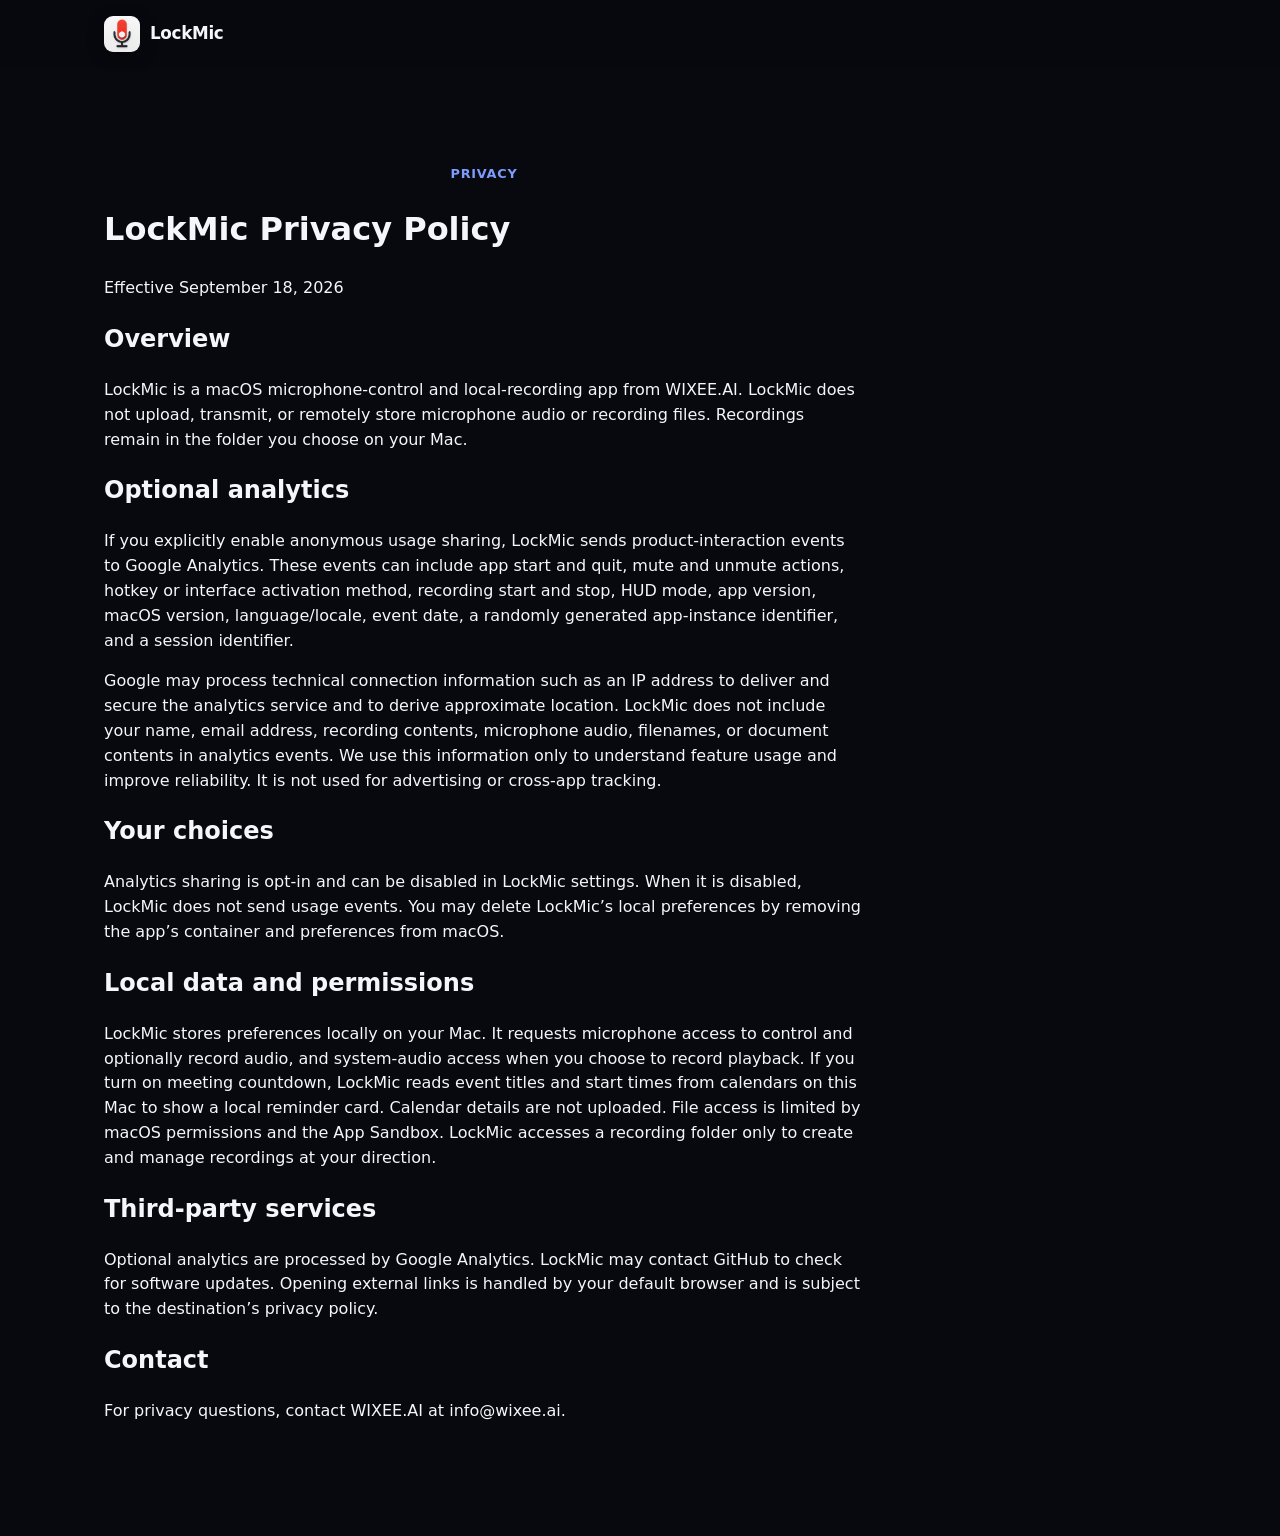
==== commit 669d20e4: "Add a Calendar meeting countdown card Port the Hammerspoon meeting alert into LockMic as an optional" ====
--- a/website/public/privacy.html
+++ b/website/public/privacy.html
@@ -35,7 +35,7 @@
       <p>Analytics sharing is opt-in and can be disabled in LockMic settings. When it is disabled, LockMic does not send usage events. You may delete LockMic’s local preferences by removing the app’s container and preferences from macOS.</p>
 
       <h2>Local data and permissions</h2>
-      <p>LockMic stores preferences locally on your Mac. It requests microphone access to control and optionally record audio, and system-audio access when you choose to record playback. File access is limited by macOS permissions and the App Sandbox. LockMic accesses a recording folder only to create and manage recordings at your direction.</p>
+      <p>LockMic stores preferences locally on your Mac. It requests microphone access to control and optionally record audio, and system-audio access when you choose to record playback. If you turn on meeting countdown, LockMic reads event titles and start times from calendars on this Mac to show a local reminder card. Calendar details are not uploaded. File access is limited by macOS permissions and the App Sandbox. LockMic accesses a recording folder only to create and manage recordings at your direction.</p>
 
       <h2>Third-party services</h2>
       <p>Optional analytics are processed by Google Analytics. LockMic may contact GitHub to check for software updates. Opening external links is handled by your default browser and is subject to the destination’s privacy policy.</p>
